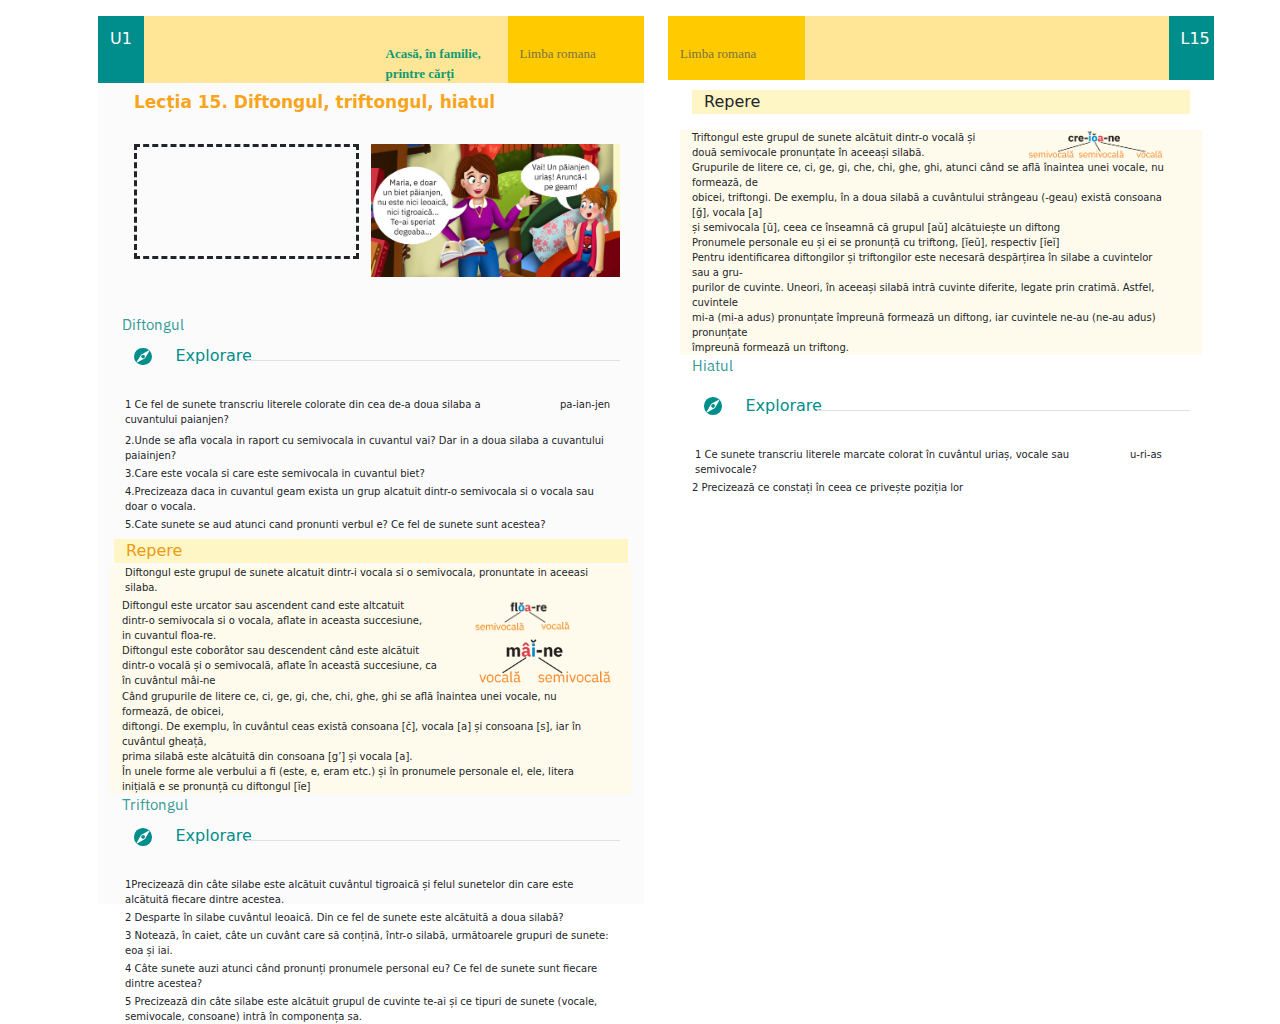
==== index.html @ 12b9e0a0 "added implementation for the pages" ====
<!DOCTYPE html>
<html>
<head>
<title>Pages</title>
<link rel="stylesheet" href="style.css">
<link rel="stylesheet" href="bootstrap/css/bootstrap.css">
<meta name="viewport" content="width=device-width, initial-scale=1.0">
</head>
<body>
    <div class="container">
        <div class="row">
            <div class="col-md-6">
                <div class="leftside container p-0 m-3">
                   <div class="row m-0 r-0 ">
                        <div class="col-1 verde">
                           <p class="first-element">U1</p> 
                        </div>
                        <div class="col-8 v">
                           <p class="second-element mb-0">Acasă, în familie, printre cărți</p> 
                        </div>
                        <div class="col-3 a">
                            <p class="t-element">Limba romana</p>
                        </div>
                   </div>
                   <div class="ps-4 pe-4 container"><br>
                        <div class="row r-1 m-0">
                            <p class="section-element">Lecția 15. Diftongul, triftongul, hiatul</p>
                        </div><br>
                        <div class="row r-2 m-0">
                            <div class="col-6">
                                <p class="c lh-1">
                                    <!-- 1.Cum o chema pe fetita din ilustratia
                                    alaturarata?Precizeaza sunetele care 
                                    alcatuiesc prenumele ei. <br>
                                    2.Din ce sunete este alcatuit numele si prenumele tau?
                                    Dar al colegulu tau/colegei tale de banca? -->
                                </p>
                            </div>
                            
                            <div class="col-6 p-0" >
                                <img src="img/p34_01_pentru-inceput.jpg" alt="" class="img-fluid m-0 " >
                            </div>
                        </div>
                         <div class="row a-element r-1">
                            <p>Diftongul</p>
                        </div>
                         <div class="row r-0 m-0">
                            <div class="col-1">
                                <img class="t-el" src =" img/icon-inform.svg" alt=""/> 
                            </div>
                            <div class="col-2">
                                <p class="element-r">Explorare</p>
                            </div>
                            <div class="col-9 border-top my-3 "></div>
                         </div>
                        
                         <div class="row">
                            <div class="col-10">
                                <p class="text-line-1"> 1 Ce fel de sunete transcriu literele colorate din cea de-a doua silaba a cuvantului  paianjen?</p>
                            </div>
                            <div class="col-2 "> 
                                <p class="text-line-1">pa-ian-jen</p>
                            </div>
                        </div>  
                        <div>
                            <p class="text-line-1">2.Unde se afla vocala in raport cu semivocala in cuvantul vai? Dar in a doua silaba a cuvantului paiainjen?</p>
                            <p class="text-line-1">3.Care este vocala si care este semivocala in cuvantul biet?</p>
                            <p class="text-line-1">4.Precizeaza daca in cuvantul geam exista un grup alcatuit dintr-o semivocala si o vocala sau doar o vocala.</p>
                            <p class="text-line-1">5.Cate sunete se aud atunci cand pronunti verbul e? Ce fel de sunete sunt acestea?</p>
                        </div>
                        <div class="row p-1 r-1">
                            <p class="sp ">Repere</p>
                        </div>
                        <div class="row k">
                                <p class="text-line-1">Diftongul este grupul de sunete alcatuit dintr-i vocala si o semivocala, pronuntate in aceeasi silaba.</p>
                            <div class="col-8 ">
                                <p class="text-line-2">Diftongul este urcator sau ascendent cand este altcatuit <br> dintr-o semivocala si o vocala, aflate in aceasta succesiune, <br> in cuvantul floa-re.</p>
                                <p class="text-line-2">Diftongul este coborâtor sau descendent când este alcătuit<br>  dintr-o vocală și o semivocală, aflate în această succesiune, ca <br> în cuvântul mâi-ne</p>
                                
                            </div>
                            <div class="col-4">
                                <img src="img/p34_floare.png" alt="" class="img-fluid m-0" style="height: 35px;">
                                <img src="img/p34_maine.png" alt="" class="img-fluid m-0"  >
                            </div>
                            <div class="row">
                                <p class="text-line-2">Când grupurile de litere ce, ci, ge, gi, che, chi, ghe, ghi se află înaintea unei vocale, nu formează, de obicei,<br>diftongi. De exemplu, în cuvântul ceas există consoana [č], vocala [a] și consoana [s], iar în cuvântul gheață, <br>
                                    prima silabă este alcătuită din consoana [g’] și vocala [a].
                                </p>
                                <p class="text-line-2">În unele forme ale verbului a fi (este, e, eram etc.) și în pronumele personale el, ele, litera inițială e se 
                                    pronunță cu diftongul [ĭe]</p>
                            </div>
                        </div>
                        <div class="row a-element r-1">
                            <p>Triftongul</p>
                        </div>
                        <div class="row r-0 m-0">
                            <div class="col-1">
                                <img class="t-el" src =" img/icon-inform.svg" alt=""/> 
                            </div>
                            <div class="col-2">
                                <p class="element-r">Explorare</p>
                            </div>
                            <div class="col-9 border-top my-3 "></div>
                         </div>
                         <div>
                            <p class="text-line-1">1Precizează din câte silabe este alcătuit cuvântul tigroaică și felul sunetelor din care este alcătuită fiecare dintre acestea.</p>
                            <p class="text-line-1">2 Desparte în silabe cuvântul leoaică. Din ce fel de sunete este alcătuită a doua silabă?</p>
                            <p class="text-line-1">3 Notează, în caiet, câte un cuvânt care să conțină, într-o silabă, următoarele grupuri de sunete: eoa și iai.</p>
                            <p class="text-line-1">4 Câte sunete auzi atunci când pronunți pronumele personal eu? Ce fel de sunete sunt fiecare dintre acestea?</p>
                            <p class="text-line-1">5 Precizează din câte silabe este alcătuit grupul de cuvinte te-ai și ce tipuri de sunete (vocale, semivocale, consoane) intră în componența sa.</p>
                        </div>
                   </div>
                </div>
            </div>
    
            <div class="col-md-6 ">
                <div class="rightside container p-0 m-3">
                    <div class="row m-0 r-0 ">
                        <div class="col-3 a">
                            <p class="t-element">Limba romana</p>
                        </div>
                        <div class="col-8 v"></div>
                        <div class="col-1 verde">
                            <p class="first-element">L15</p> 
                        </div>
                    </div>

                    <div class="ps-4 pe-4 container"><br>
                        <div class="row m-0">
                            <p class="l">Repere</p>
                        </div>
                        <div class="rowp-1 r-1 ">
                           <div class="row k">
                            <div class="row">
                            <div class="col-8 ">
                                <p class="text-line-2">Triftongul este grupul de sunete alcătuit dintr-o vocală și <br>
                                    două semivocale pronunțate în aceeași silabă.</p>                                
                            </div>
                            <div class="col-4">
                                <img src="img/p35_creioane.png" alt="" class="img-fluid m-0">
                            </div>
                           </div>
                            <div class="row">
                                <p class="text-line-2">Grupurile de litere ce, ci, ge, gi, che, chi, ghe, ghi, atunci când se află înaintea unei vocale, nu formează, de<br>
                                    obicei, triftongi. De exemplu, în a doua silabă a cuvântului strângeau (-geau) există consoana [ğ], vocala [a] <br>
                                    și semivocala [ŭ], ceea ce înseamnă că grupul [aŭ] alcătuiește un diftong
                                </p>
                            </div>
                            <div class="row">
                                <p class="text-line-2">
                                    Pronumele personale eu și ei se pronunță cu triftong, [ĭeŭ], respectiv [ĭeĭ]
                                </p>
                            </div>
                            <div class="row">
                                <p class="text-line-2">
                                    Pentru identificarea diftongilor și triftongilor este necesară despărțirea în silabe a cuvintelor sau a gru- <br>
                                    purilor de cuvinte. Uneori, în aceeași silabă intră cuvinte diferite, legate prin cratimă. Astfel, cuvintele <br>
                                    mi-a (mi-a adus) pronunțate împreună formează un diftong, iar cuvintele ne-au (ne-au adus) pronunțate <br>
                                    împreună formează un triftong.
                                </p>
                            </div>
                           </div>
                            <div class="row a-element">
                                <p>Hiatul</p>
                            </div>
                            <div class="row r-0 m-0">
                                <div class="col-1">
                                    <img class="t-el" src =" img/icon-inform.svg" alt=""/> 
                                </div>
                             <div class="col-2">
                                    <p class="element-r">Explorare</p>
                            </div>
                            <div class="col-9 border-top my-3 "></div>
                             </div>
                             <div class="row">
                                <div class="col-10">
                                    <p class="text-line-1"> 1 Ce sunete transcriu literele marcate colorat în cuvântul uriaș, vocale sau semivocale?</p>
                                </div>
                                <div class="col-2 "> 
                                    <p class="text-line-1">u-ri-as</p>
                                </div>
                            </div> 
                            <div class="row">
                                <p class="text-line-2">2 Precizează ce constați în ceea ce privește poziția lor</p>
                            </div> 
                        </div>
                    </div>
                </div>
            </div>
        </div>   
    </div>
</body>
</html>
---- style.css ----
@font-face {
  font-family: 'RobotoSlab-Regular';
  font-family: 'Minion-Pro-Regular';
  font-family: 'RobotoCondensed-Regular';
  font-family: 'IBMPlexSerif-Regular';
  font-family: 'IBMPlexSerif-Light';
  font-family: 'IBMPlexSerif-Italic';
  font-family: 'IBMPlexSerif-Bold';
  font-family: 'IBMPlexSans-SemiBold';
  font-family: 'IBMPlexSans-Regular';

  src: url(Fonts/Document\ fonts/RobotoSlab-Regular.ttf);
  src: url(Fonts/Document\ fonts/Minion-Pro-Regular.ttf);
  src: url(Fonts/Document\ fonts/RobotoCondensed-Regular.ttf);
  src: url(Fonts/Document\ fonts/IBMPlexSerif-Regular.ttf);
  src: url(Fonts/Document\ fonts/IBMPlexSerif-Light.ttf);
  src: url(Fonts/Document\ fonts/IBMPlexSerif-Italic.ttf);
  src: url(Fonts/Document\ fonts/IBMPlexSerif-Bold.ttf);
  src: url(Fonts/Document\ fonts/IBMPlexSans-SemiBold.ttf);
  src: url(Fonts/Document\ fonts/IBMPlexSans-Regular.otf);
}

.leftside, .rightside{
  height: 888px;
  width:  750px;
  
}

@media screen and (min-widt:768px) {
  .leftside, .rightside{
    height: 1000vh;
    
  }
  
}

.leftside{
  background-color: rgb(252, 251, 251);
  
}

.rightside{
  /* background-color: aqua; */
}

.page {
  min-width: 756px;
}

.verde{
  background-color: #008e8c;
}

.first-element{
  text-align: center;
  margin-top: 50%;
  color: white;
}

.v{
  background-color: #ffe696;
}

.a{
  background-color: #ffca00;
}

.r-0 {
  height: 50px;
}

.r-1 {
  height: 30px;
}

.r-2 {
  height: 170px;
}

.c {
  border-style: dashed;
  height: 115px;
}

.second-element{
  color: #0f9a72;
  margin-left: 230px;
  margin-top: 28px;
  font-family: "RobotoSlab-Regular";
  font-size: 13px;
  font-weight: bolder;
}

.t-element{
  color: #787245;
  font-family: "RobotoSlab-Regular";
  font-size: 13px;
  margin-top: 28px;
}

.section-element{
  font-size: 17px;
  color: #f9a51b;
  font-weight: bolder
}

.a-element{
  color: #369b96;
  font-size: 15px;
  font-family: "IBMPlexSans-Regular";
}

.t-el{
  background-color: #008e8c;
  border-radius: 50%;
  max-width: 4vw;
  max-height: 4vh;
 
}

.element-r {
  color: #008e8c;
  
}

.text-line-1{
  font-size: 10px;
  margin: 3px; 
}

.sp{
  background-color: #fff5c5;
  margin-top: 20px; 
  color: #ec9b13;
}

.text-line-2{
  font-size: 10px;
  margin: 0; 
}

.k{
  background-color: #fefbec;
}

.l{
  background-color: #fff5c5;
}
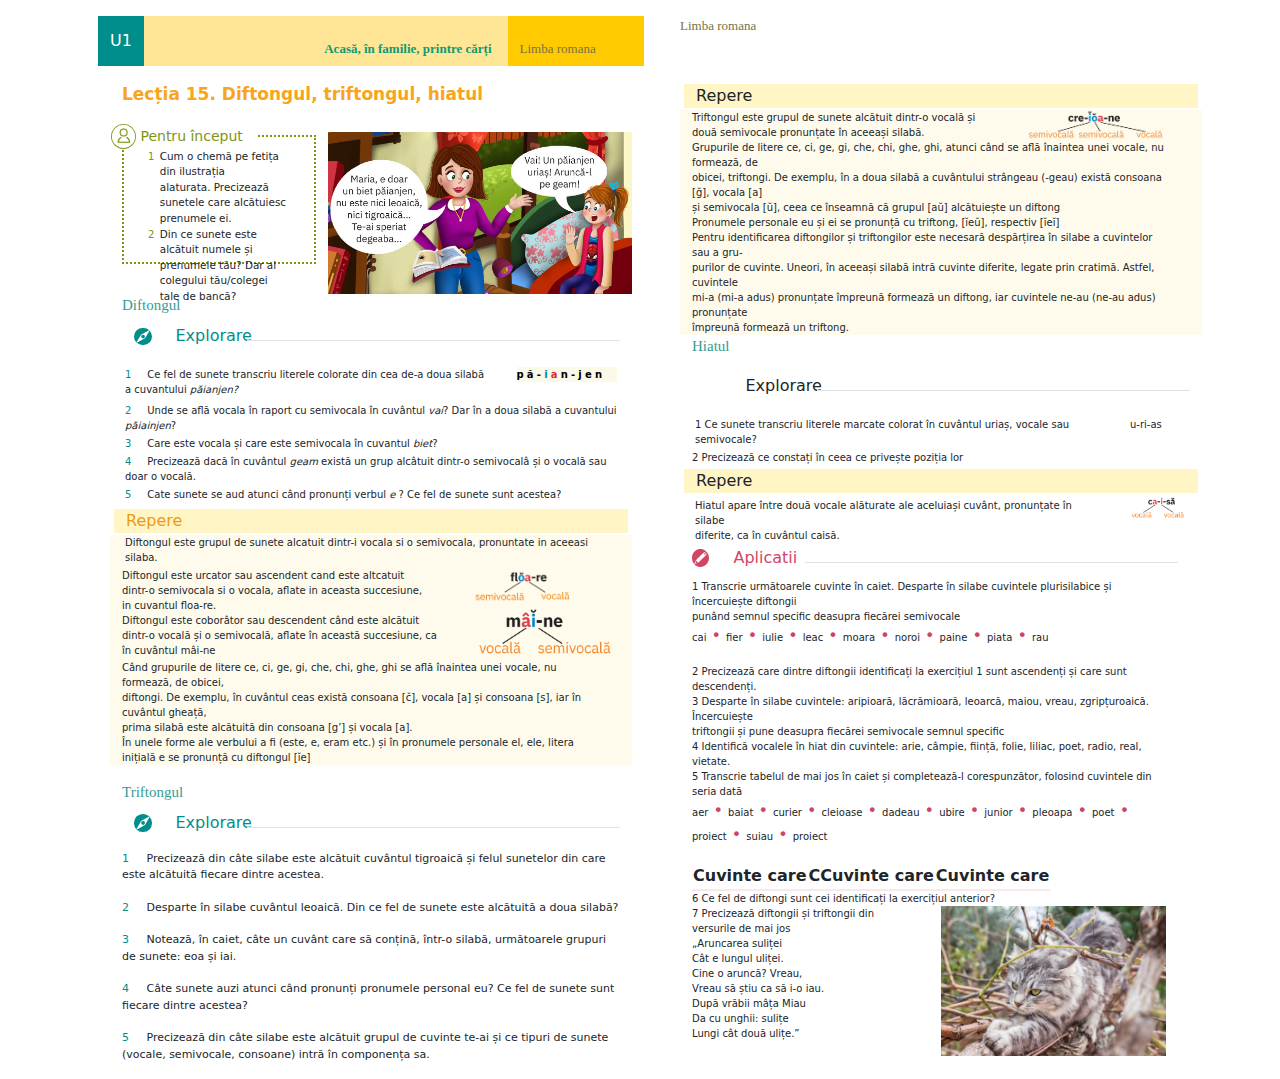
==== commit 070dd2e8: "Last update" ====
--- a/index.html
+++ b/index.html
@@ -1,7 +1,7 @@
 <!DOCTYPE html>
 <html>
 <head>
-<title>Pages</title>
+<title>Book</title>
 <link rel="stylesheet" href="style.css">
 <link rel="stylesheet" href="bootstrap/css/bootstrap.css">
 <meta name="viewport" content="width=device-width, initial-scale=1.0">
@@ -11,34 +11,46 @@
         <div class="row">
             <div class="col-md-6">
                 <div class="leftside container p-0 m-3">
-                   <div class="row m-0 r-0 ">
-                        <div class="col-1 verde">
-                           <p class="first-element">U1</p> 
-                        </div>
-                        <div class="col-8 v">
-                           <p class="second-element mb-0">Acasă, în familie, printre cărți</p> 
-                        </div>
-                        <div class="col-3 a">
-                            <p class="t-element">Limba romana</p>
+                   <div class="row m-0 header-size">
+                        <div class="col-1 sect-color d-flex ">
+                           <p class="first-element mt-auto mb-auto ms-auto ">U1</p> 
+                        </div>
+                        <div class="col-8 second-sect-color d-flex">
+                           <p class="second-element mb-0 float-end mt-auto ms-auto mb-2 me-1 ">Acasă, în familie, printre cărți</p> 
+                        </div>
+                        <div class="col-3 first-sect-color d-flex ">
+                            <p class="first-sect-element mt-auto mb-2 me-1">Limba romana</p>
                         </div>
                    </div>
-                   <div class="ps-4 pe-4 container"><br>
-                        <div class="row r-1 m-0">
+
+
+                   <div class="ps-4 pe-4 container">
+                        <div class="row p-0 mt-3">
                             <p class="section-element">Lecția 15. Diftongul, triftongul, hiatul</p>
-                        </div><br>
-                        <div class="row r-2 m-0">
-                            <div class="col-6">
-                                <p class="c lh-1">
-                                    <!-- 1.Cum o chema pe fetita din ilustratia
-                                    alaturarata?Precizeaza sunetele care 
-                                    alcatuiesc prenumele ei. <br>
-                                    2.Din ce sunete este alcatuit numele si prenumele tau?
-                                    Dar al colegulu tau/colegei tale de banca? -->
-                                </p>
-                            </div>
-                            
-                            <div class="col-6 p-0" >
-                                <img src="img/p34_01_pentru-inceput.jpg" alt="" class="img-fluid m-0 " >
+                        </div>
+                        <div class="row d-flex ">
+                            <div class="col-5 d-flex ">
+                                <fieldset class="p-0 border-c">
+                                    <legend class="float-none w-auto description-set m-0 p-0">
+                                       <span class=" align-middle description-image">
+                                            <img src="img/untitled-cropped.svg" alt="" class="img-fluid ">
+                                        </span>
+                                       <span description-set>Pentru început</span>
+                                    </legend>
+                                    <div class="container ">
+                                        <div class=" row text-line-2 m-0 p-0 d-flex">
+                                            <dev class="col-1 p-0 description-number">1</dev>
+                                            <dev class="col-11 p-0 description-test">Cum o chemă pe fetița din ilustrația <br> alaturata. Precizează sunetele care alcătuiesc prenumele ei.</dev>        
+                                        </div>
+                                        <div class=" row text-line-2 m-0 p-0 d-flex">
+                                            <dev class="col-1 p-0 description-number">2</dev>
+                                            <dev class="col-11 p-0 description-test">Din ce sunete este alcătuit numele și prenumele tău? Dar al colegului tău/colegei tale de bancă?</dev>
+                                        </div>
+                                    </div>
+                                 </fieldset>
+                            </div>
+                            <div class="col-7 p-0" >
+                                <img src="img/p34_01_pentru-inceput.jpg" alt="" class="img-fluid mt-2 " >
                             </div>
                         </div>
                          <div class="row a-element r-1">
@@ -46,28 +58,57 @@
                         </div>
                          <div class="row r-0 m-0">
                             <div class="col-1">
-                                <img class="t-el" src =" img/icon-inform.svg" alt=""/> 
+                                <img class="explorer-section" src =" img/icon-inform.svg" alt=""/> 
                             </div>
                             <div class="col-2">
-                                <p class="element-r">Explorare</p>
-                            </div>
-                            <div class="col-9 border-top my-3 "></div>
-                         </div>
-                        
+                                <p class="element-color">Explorare</p>
+                            </div>
+                            <div class="col-9 border-top my-3 element-color"></div>
+                         </div>                     
                          <div class="row">
-                            <div class="col-10">
-                                <p class="text-line-1"> 1 Ce fel de sunete transcriu literele colorate din cea de-a doua silaba a cuvantului  paianjen?</p>
-                            </div>
-                            <div class="col-2 "> 
-                                <p class="text-line-1">pa-ian-jen</p>
+                            <div class="col-9">
+                                <p class="text-line-1"> <span class="element-color">1</span>&nbsp;&nbsp;&nbsp;&nbsp;&nbsp;Ce fel de sunete transcriu literele colorate din cea de-a doua silabă a cuvantului<span class="emphasized"> păianjen?</span></p>
+                            </div>
+                            <div class="col-3 "> 
+                                <p class="text-line-1 element-single-col">
+                                        <span class="bolded" style="color:#000000">p</span>
+                                        <span class="bolded" style="color:#000000">ă</span>
+                                        <span class="bolded" style="color:#000000">-</span>
+                                        <span class="bolded" style="color:#037fbf">i</span> 
+                                        <span class="bolded" style="color:#d33236">a</span>  
+                                        <span class="bolded" style="color:#000000">n</span>  
+                                        <span class="bolded" style="color:#000000">-</span>
+                                        <span class="bolded" style="color:#000000">j</span>
+                                        <span class="bolded" style="color:#000000">e</span>
+                                        <span class="bolded" style="color:#000000">n</span>                              
+                                </p>
                             </div>
                         </div>  
                         <div>
-                            <p class="text-line-1">2.Unde se afla vocala in raport cu semivocala in cuvantul vai? Dar in a doua silaba a cuvantului paiainjen?</p>
-                            <p class="text-line-1">3.Care este vocala si care este semivocala in cuvantul biet?</p>
-                            <p class="text-line-1">4.Precizeaza daca in cuvantul geam exista un grup alcatuit dintr-o semivocala si o vocala sau doar o vocala.</p>
-                            <p class="text-line-1">5.Cate sunete se aud atunci cand pronunti verbul e? Ce fel de sunete sunt acestea?</p>
-                        </div>
+                            <p class="text-line-1"><span class="element-color">2</span>&nbsp;&nbsp;&nbsp;&nbsp;&nbsp;Unde se află vocala în raport cu semivocala în cuvântul<span class="emphasized"> vai</span>? Dar în a doua silabă a cuvantului <span class="emphasized"> păiainjen</span>?</p>
+                            <p class="text-line-1"><span class="element-color">3</span>&nbsp;&nbsp;&nbsp;&nbsp;&nbsp;Care este vocala și care este semivocala în cuvantul <span class="emphasized"> biet</span>?</p>
+                            <p class="text-line-1"><span class="element-color">4</span>&nbsp;&nbsp;&nbsp;&nbsp;&nbsp;Precizează dacă în cuvântul <span class="emphasized"> geam </span> există un grup alcâtuit dintr-o semivocalâ și o vocală sau doar o vocală.</p>
+                            <p class="text-line-1"><span class="element-color">5</span>&nbsp;&nbsp;&nbsp;&nbsp;&nbsp;Cate sunete se aud atunci când pronunți verbul <span class="emphasized"> e </span>? Ce fel de sunete sunt acestea?</p>
+                        </div>
+
+
+
+
+
+
+
+
+
+
+
+
+
+
+
+
+
+
+
                         <div class="row p-1 r-1">
                             <p class="sp ">Repere</p>
                         </div>
@@ -89,25 +130,25 @@
                                 <p class="text-line-2">În unele forme ale verbului a fi (este, e, eram etc.) și în pronumele personale el, ele, litera inițială e se 
                                     pronunță cu diftongul [ĭe]</p>
                             </div>
-                        </div>
-                        <div class="row a-element r-1">
+                        </div>   
+                        <div class="row a-element r-1 mt-3">
                             <p>Triftongul</p>
                         </div>
                         <div class="row r-0 m-0">
                             <div class="col-1">
-                                <img class="t-el" src =" img/icon-inform.svg" alt=""/> 
+                                <img class="explorer-section" src =" img/icon-inform.svg" alt=""/> 
                             </div>
                             <div class="col-2">
-                                <p class="element-r">Explorare</p>
+                                <p class="element-color">Explorare</p>
                             </div>
                             <div class="col-9 border-top my-3 "></div>
                          </div>
                          <div>
-                            <p class="text-line-1">1Precizează din câte silabe este alcătuit cuvântul tigroaică și felul sunetelor din care este alcătuită fiecare dintre acestea.</p>
-                            <p class="text-line-1">2 Desparte în silabe cuvântul leoaică. Din ce fel de sunete este alcătuită a doua silabă?</p>
-                            <p class="text-line-1">3 Notează, în caiet, câte un cuvânt care să conțină, într-o silabă, următoarele grupuri de sunete: eoa și iai.</p>
-                            <p class="text-line-1">4 Câte sunete auzi atunci când pronunți pronumele personal eu? Ce fel de sunete sunt fiecare dintre acestea?</p>
-                            <p class="text-line-1">5 Precizează din câte silabe este alcătuit grupul de cuvinte te-ai și ce tipuri de sunete (vocale, semivocale, consoane) intră în componența sa.</p>
+                            <p class="text-line-3"><span class="element-color p">1</span>&nbsp;&nbsp;&nbsp;&nbsp;&nbsp;Precizează din câte silabe este alcătuit cuvântul tigroaică și felul sunetelor din care este alcătuită fiecare dintre acestea.</p>
+                            <p class="text-line-3"><span class="element-color p">2</span>&nbsp;&nbsp;&nbsp;&nbsp;&nbsp;Desparte în silabe cuvântul leoaică. Din ce fel de sunete este alcătuită a doua silabă?</p>
+                            <p class="text-line-3"><span class="element-color p">3</span>&nbsp;&nbsp;&nbsp;&nbsp;&nbsp;Notează, în caiet, câte un cuvânt care să conțină, într-o silabă, următoarele grupuri de sunete: eoa și iai.</p>
+                            <p class="text-line-3"><span class="element-color p">4</span>&nbsp;&nbsp;&nbsp;&nbsp;&nbsp;Câte sunete auzi atunci când pronunți pronumele personal eu? Ce fel de sunete sunt fiecare dintre acestea?</p>
+                            <p class="text-line-3"><span class="element-color r-0">5</span>&nbsp;&nbsp;&nbsp;&nbsp;&nbsp;Precizează din câte silabe este alcătuit grupul de cuvinte te-ai și ce tipuri de sunete (vocale, semivocale, consoane) intră în componența sa.</p>
                         </div>
                    </div>
                 </div>
@@ -126,7 +167,7 @@
                     </div>
 
                     <div class="ps-4 pe-4 container"><br>
-                        <div class="row m-0">
+                        <div class="row p-1 r-1">
                             <p class="l">Repere</p>
                         </div>
                         <div class="rowp-1 r-1 ">
@@ -183,6 +224,112 @@
                             <div class="row">
                                 <p class="text-line-2">2 Precizează ce constați în ceea ce privește poziția lor</p>
                             </div> 
+                            <div class="row p-1 r-1">
+                                <p class="l">Repere</p>
+                            </div>
+                            <div class="row">
+                                <div class="col-10">
+                                    <p class="text-line-1">Hiatul apare între două vocale alăturate ale aceluiași cuvânt, pronunțate în silabe <br>
+                                        diferite, ca în cuvântul caisă.</p>
+                                </div>
+                                <div class="col-2">
+                                    <img src="img/p35_caisa.png"  class="img-fluid">
+                                </div>
+                                <div class="row">
+                                    <div class="col-1">
+                                        <img src="img/pen-red-cropped.svg" class="img-fluid background-img">
+                                    </div>
+                                    <div class="col-2 background-sec">Aplicatii</div>
+                                    <div class="col-9 border-top my-3 "></div>
+                                </div>
+                                <div class="row">
+                                    <p class="text-line-2">1 Transcrie următoarele cuvinte în caiet. Desparte în silabe cuvintele plurisilabice și încercuiește diftongii
+                                    <p class="text-line-2"> punând semnul specific deasupra fiecărei semivocale</p>
+                                    <p>
+                                        <span class="text-line-2">cai</span>
+                                        <span class="red-dot">•</span>
+                                        <span class="text-line-2">fier</span>
+                                        <span class="red-dot">•</span>
+                                        <span class="text-line-2">iulie</span> 
+                                        <span class="red-dot">•</span>
+                                        <span class="text-line-2">leac</span>
+                                        <span class="red-dot">•</span>
+                                        <span class="text-line-2">moara</span>  
+                                        <span class="red-dot">•</span>
+                                        <span class="text-line-2">noroi</span>
+                                        <span class="red-dot">•</span>
+                                        <span class="text-line-2">paine</span>
+                                        <span class="red-dot">•</span>
+                                        <span class="text-line-2">piata</span>
+                                        <span class="red-dot">•</span>
+                                        <span class="text-line-2">rau</span>    
+                                    </p>
+                                    <p class="text-line-2"> 2 Precizează care dintre diftongii identificați la exercițiul 1 sunt ascendenți și care sunt descendenți.</p>
+                                    <p class="text-line-2">3 Desparte în silabe cuvintele: aripioară, lăcrămioară, leoarcă, maiou, vreau, zgripțuroaică. Încercuiește<p class="text-line-2">triftongii și pune deasupra fiecărei semivocale semnul specific</p>
+                                    <p class="text-line-2">4 Identifică vocalele în hiat din cuvintele: arie, câmpie, ființă, folie, liliac, poet, radio, real, vietate.</p>
+                                    <p class="text-line-2">5 Transcrie tabelul de mai jos în caiet și completează-l corespunzător, folosind cuvintele din seria dată</p>
+                                    <p>
+                                        <span class="text-line-2">aer</span>
+                                        <span class="red-dot">•</span>
+                                        <span class="text-line-2">baiat</span>
+                                        <span class="red-dot">•</span>
+                                        <span class="text-line-2">curier</span> 
+                                        <span class="red-dot">•</span>
+                                        <span class="text-line-2">cleioase</span>
+                                        <span class="red-dot">•</span>
+                                        <span class="text-line-2">dadeau</span>  
+                                        <span class="red-dot">•</span>
+                                        <span class="text-line-2">ubire</span>
+                                        <span class="red-dot">•</span>
+                                        <span class="text-line-2">junior</span>
+                                        <span class="red-dot">•</span>
+                                        <span class="text-line-2">pleoapa</span>
+                                        <span class="red-dot">•</span>
+                                        <span class="text-line-2">poet</span>    
+                                        <span class="red-dot">•</span>
+                                        <span class="text-line-2">proiect</span> 
+                                        <span class="red-dot">•</span>
+                                        <span class="text-line-2">suiau</span> 
+                                        <span class="red-dot">•</span>
+                                        <span class="text-line-2">proiect</span>          
+                                    </p>
+                                </div>
+                                <div>
+                                    <table>
+                                        <tr>
+                                          <th>Cuvinte care </th>
+                                          <th>CCuvinte care </th>
+                                          <th>Cuvinte care </th>
+                                        </tr>
+                                        <tr class="bag-col">
+                                          <td></td>
+                                          <td></td>
+                                          <td></td>
+                                        </tr>
+                                      </table>
+                                </div>
+                                <div>
+                                    <p class="text-line-2">6 Ce fel de diftongi sunt cei identificați la exercițiul anterior?</p>
+                                </div>
+                                <div class="row">
+                                    <div class="col-6">
+                                        <p class="text-line-2">7 Precizează diftongii și triftongii din versurile de mai jos</p>
+                                        <p class="text-line-2">
+                                            „Aruncarea suliței <p class="text-line-2">
+                                            Cât e lungul uliței.<p class="text-line-2">
+                                            Cine o aruncă? Vreau,<p class="text-line-2">
+                                            Vreau să știu ca să i-o iau.<p class="text-line-2">
+                                            După vrăbii mâța Miau<p class="text-line-2">
+                                            Da cu unghii: sulițe<p class="text-line-2">
+                                            Lungi cât două ulițe.”<p class="text-line-2">
+                                        </p>
+                                    </div>
+                                    <div class="col-6">
+                                        <img src="img/p35_pisica.jpg" class="img-fluid">
+                                    </div>
+                                </div>
+                                
+                            </div>
                         </div>
                     </div>
                 </div>
--- a/style.css
+++ b/style.css
@@ -9,6 +9,8 @@
   font-family: 'IBMPlexSerif-Bold';
   font-family: 'IBMPlexSans-SemiBold';
   font-family: 'IBMPlexSans-Regular';
+  font-family: 'AmericanTypewriter';
+  font-family: 'AdobeFnt23';
 
   src: url(Fonts/Document\ fonts/RobotoSlab-Regular.ttf);
   src: url(Fonts/Document\ fonts/Minion-Pro-Regular.ttf);
@@ -19,13 +21,15 @@
   src: url(Fonts/Document\ fonts/IBMPlexSerif-Bold.ttf);
   src: url(Fonts/Document\ fonts/IBMPlexSans-SemiBold.ttf);
   src: url(Fonts/Document\ fonts/IBMPlexSans-Regular.otf);
-}
-
-.leftside, .rightside{
+  src: url(Fonts/Document\ fonts/AmericanTypewriter.ttc);
+  src: url(Fonts/Document\ fonts/AdobeFnt23.lst);
+}
+
+/* .leftside, .rightside{
   height: 888px;
   width:  750px;
   
-}
+} 
 
 @media screen and (min-widt:768px) {
   .leftside, .rightside{
@@ -33,76 +37,60 @@
     
   }
   
-}
-
-.leftside{
-  background-color: rgb(252, 251, 251);
-  
-}
-
-.rightside{
-  /* background-color: aqua; */
-}
-
-.page {
-  min-width: 756px;
-}
-
-.verde{
+}  */
+
+.leftside, .rightside{
+  background-color: white;
+  
+}
+
+.header-size {
+  height: 50px;
+}
+
+.sect-color{
   background-color: #008e8c;
 }
 
-.first-element{
-  text-align: center;
-  margin-top: 50%;
-  color: white;
-}
-
-.v{
+.second-sect-color{
   background-color: #ffe696;
 }
 
-.a{
+.first-sect-color{
   background-color: #ffca00;
 }
 
-.r-0 {
-  height: 50px;
-}
-
-.r-1 {
-  height: 30px;
-}
-
-.r-2 {
-  height: 170px;
-}
-
-.c {
-  border-style: dashed;
-  height: 115px;
-}
-
-.second-element{
-  color: #0f9a72;
-  margin-left: 230px;
-  margin-top: 28px;
-  font-family: "RobotoSlab-Regular";
-  font-size: 13px;
-  font-weight: bolder;
-}
-
-.t-element{
+.first-sect-element{
   color: #787245;
   font-family: "RobotoSlab-Regular";
   font-size: 13px;
-  margin-top: 28px;
-}
-
-.section-element{
-  font-size: 17px;
-  color: #f9a51b;
-  font-weight: bolder
+}
+
+.border-c {
+  border: 2px dotted #7e9513 !important;
+  min-height: 115px;
+  max-height: 140px;
+  
+}
+
+.description-set{
+  color: #7e9513;
+  font-size: 14px;
+  font-size: "IBMPlexSans-Regular";
+  transform: translate(-13px);
+}
+
+.description-list {
+  list-style-type: none; 
+  counter-reset: custom-counter; 
+}
+
+.description-number {
+ color: #7e9513;
+}
+
+.description-test{
+ font-size: 104%;
 }
 
 .a-element{
@@ -111,7 +99,7 @@
   font-family: "IBMPlexSans-Regular";
 }
 
-.t-el{
+.explorer-section{
   background-color: #008e8c;
   border-radius: 50%;
   max-width: 4vw;
@@ -119,14 +107,97 @@
  
 }
 
-.element-r {
-  color: #008e8c;
-  
+.element-color {
+  color: #008e8c; 
 }
 
 .text-line-1{
   font-size: 10px;
   margin: 3px; 
+}
+.text-line-2{
+  font-size: 10px;
+  margin: 0; 
+}
+
+.text-line-3{
+  font-size: 11px; 
+}
+
+.element-single-col{
+  background-color: #fbf9e8;
+}
+
+.bolded {
+  font-weight: bold;
+}
+
+.emphasized { 
+  font-style: italic;
+ }
+
+ p {
+  margin: 0;
+  padding: 0;
+}
+
+
+
+
+
+
+
+
+
+
+
+
+
+
+
+
+
+
+
+
+
+
+
+.first-element{
+  /* text-align: center;
+  margin-top: 50%; */
+  color: white;
+}
+
+.r-1 {
+  height: 30px;
+}
+
+.r-2 {
+  height: 170px;
+}
+
+
+
+.second-element{
+  color: #0f9a72;
+  /* margin-left: 230px;
+  margin-top: 28px; */
+  font-family: "RobotoSlab-Regular";
+  font-size: 13px;
+  font-weight: bolder;
+}
+
+.t-element{
+  color: #787245;
+  font-family: "RobotoSlab-Regular";
+  font-size: 13px;
+}
+
+.section-element{
+  font-size: 17px;
+  color: #f9a51b;
+  font-weight: bolder
 }
 
 .sp{
@@ -135,10 +206,7 @@
   color: #ec9b13;
 }
 
-.text-line-2{
-  font-size: 10px;
-  margin: 0; 
-}
+
 
 .k{
   background-color: #fefbec;
@@ -147,3 +215,16 @@
 .l{
   background-color: #fff5c5;
 }
+
+.background-sec{
+  color: #d24567;
+}
+
+.red-dot {
+  color: #d04365;
+}
+
+.bag-col{
+  background-color: #f8e8e8;
+  height: 18 px;
+}
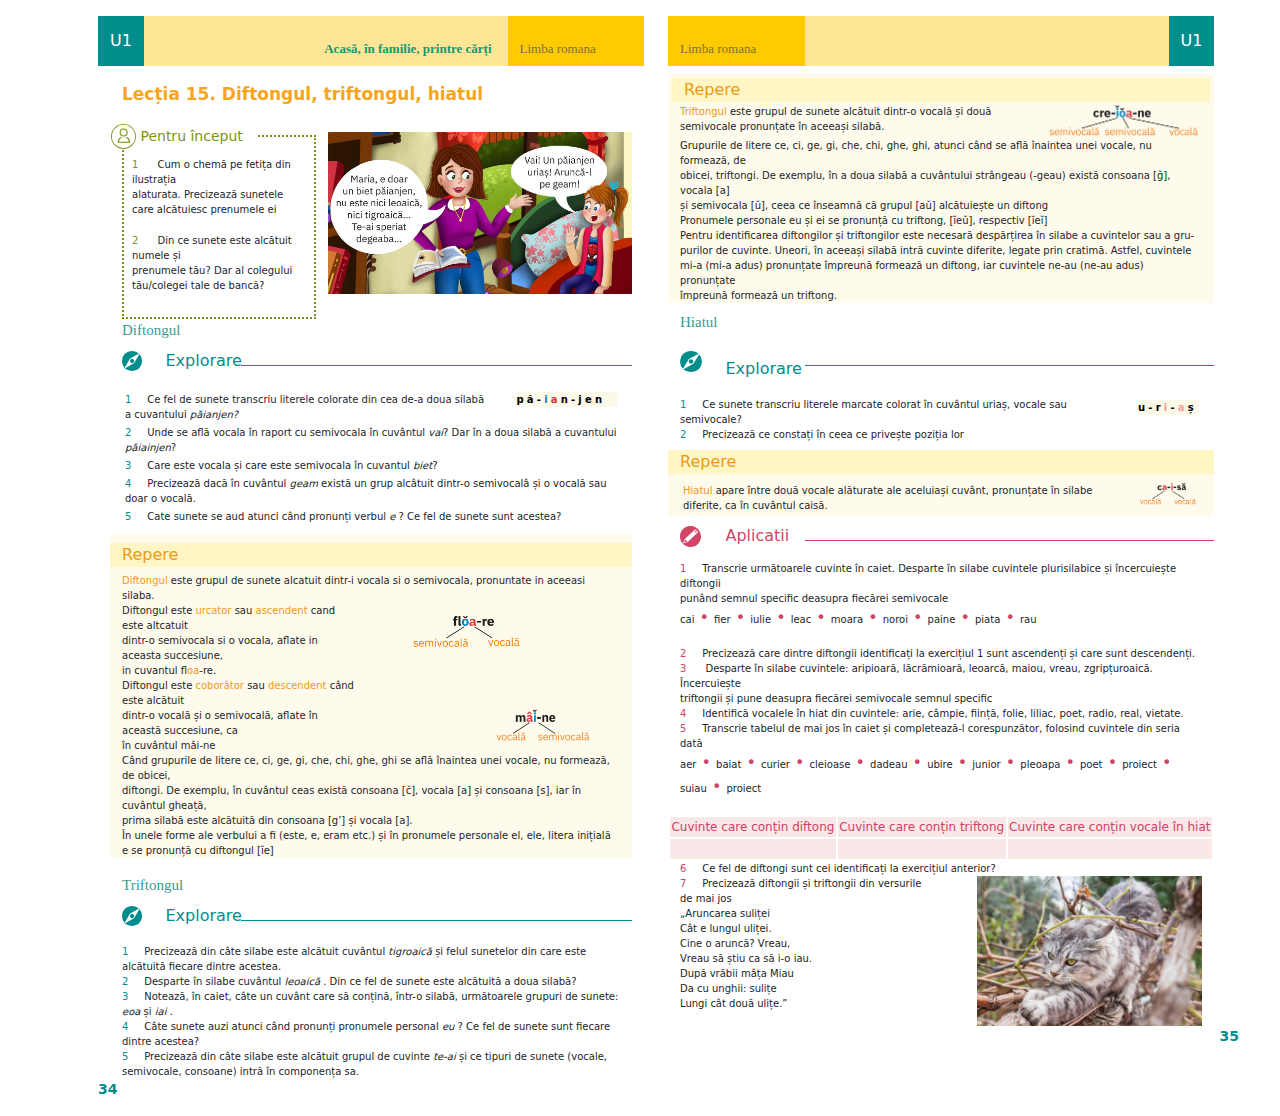
==== commit 1a3b6696: "added general modifications" ====
--- a/index.html
+++ b/index.html
@@ -7,13 +7,13 @@
 <meta name="viewport" content="width=device-width, initial-scale=1.0">
 </head>
 <body>
-    <div class="container">
+    <div class="container-md page-size">
         <div class="row">
-            <div class="col-md-6">
+            <div class="col-lg-6">
                 <div class="leftside container p-0 m-3">
                    <div class="row m-0 header-size">
                         <div class="col-1 sect-color d-flex ">
-                           <p class="first-element mt-auto mb-auto ms-auto ">U1</p> 
+                           <p class="first-element mt-auto mb-auto ms-auto">U1</p> 
                         </div>
                         <div class="col-8 second-sect-color d-flex">
                            <p class="second-element mb-0 float-end mt-auto ms-auto mb-2 me-1 ">Acasă, în familie, printre cărți</p> 
@@ -28,8 +28,8 @@
                         <div class="row p-0 mt-3">
                             <p class="section-element">Lecția 15. Diftongul, triftongul, hiatul</p>
                         </div>
-                        <div class="row d-flex ">
-                            <div class="col-5 d-flex ">
+                        <div class="row ">
+                            <div class="col-5  ">
                                 <fieldset class="p-0 border-c">
                                     <legend class="float-none w-auto description-set m-0 p-0">
                                        <span class=" align-middle description-image">
@@ -37,15 +37,10 @@
                                         </span>
                                        <span description-set>Pentru început</span>
                                     </legend>
-                                    <div class="container ">
-                                        <div class=" row text-line-2 m-0 p-0 d-flex">
-                                            <dev class="col-1 p-0 description-number">1</dev>
-                                            <dev class="col-11 p-0 description-test">Cum o chemă pe fetița din ilustrația <br> alaturata. Precizează sunetele care alcătuiesc prenumele ei.</dev>        
-                                        </div>
-                                        <div class=" row text-line-2 m-0 p-0 d-flex">
-                                            <dev class="col-1 p-0 description-number">2</dev>
-                                            <dev class="col-11 p-0 description-test">Din ce sunete este alcătuit numele și prenumele tău? Dar al colegului tău/colegei tale de bancă?</dev>
-                                        </div>
+
+                                    <div class="p-2">
+                                        <p class="text-line-3"><span class="color ">1</span>&nbsp;&nbsp;&nbsp;&nbsp;&nbsp; Cum o chemă pe fetița din ilustrația <br> alaturata. Precizează sunetele care alcătuiesc prenumele ei</p>
+                                        <p class="text-line-3"><span class="color ">2</span>&nbsp;&nbsp;&nbsp;&nbsp;&nbsp; Din ce sunete este alcătuit numele și<br>prenumele tău? Dar al colegului tău/colegei tale de bancă?</p>
                                     </div>
                                  </fieldset>
                             </div>
@@ -56,14 +51,14 @@
                          <div class="row a-element r-1">
                             <p>Diftongul</p>
                         </div>
-                         <div class="row r-0 m-0">
+                         <div class="row">
                             <div class="col-1">
-                                <img class="explorer-section" src =" img/icon-inform.svg" alt=""/> 
+                                <img class="explorer-section img-fluid" src =" img/icon-inform.svg" alt=""/> 
                             </div>
                             <div class="col-2">
                                 <p class="element-color">Explorare</p>
                             </div>
-                            <div class="col-9 border-top my-3 element-color"></div>
+                            <div class="col-9 my-3 separator"></div>
                          </div>                     
                          <div class="row">
                             <div class="col-9">
@@ -84,251 +79,272 @@
                                 </p>
                             </div>
                         </div>  
-                        <div>
+                        <div class="row">
                             <p class="text-line-1"><span class="element-color">2</span>&nbsp;&nbsp;&nbsp;&nbsp;&nbsp;Unde se află vocala în raport cu semivocala în cuvântul<span class="emphasized"> vai</span>? Dar în a doua silabă a cuvantului <span class="emphasized"> păiainjen</span>?</p>
                             <p class="text-line-1"><span class="element-color">3</span>&nbsp;&nbsp;&nbsp;&nbsp;&nbsp;Care este vocala și care este semivocala în cuvantul <span class="emphasized"> biet</span>?</p>
                             <p class="text-line-1"><span class="element-color">4</span>&nbsp;&nbsp;&nbsp;&nbsp;&nbsp;Precizează dacă în cuvântul <span class="emphasized"> geam </span> există un grup alcâtuit dintr-o semivocalâ și o vocală sau doar o vocală.</p>
                             <p class="text-line-1"><span class="element-color">5</span>&nbsp;&nbsp;&nbsp;&nbsp;&nbsp;Cate sunete se aud atunci când pronunți verbul <span class="emphasized"> e </span>? Ce fel de sunete sunt acestea?</p>
                         </div>
-
-
-
-
-
-
-
-
-
-
-
-
-
-
-
-
-
-
-
-                        <div class="row p-1 r-1">
-                            <p class="sp ">Repere</p>
-                        </div>
-                        <div class="row k">
-                                <p class="text-line-1">Diftongul este grupul de sunete alcatuit dintr-i vocala si o semivocala, pronuntate in aceeasi silaba.</p>
-                            <div class="col-8 ">
-                                <p class="text-line-2">Diftongul este urcator sau ascendent cand este altcatuit <br> dintr-o semivocala si o vocala, aflate in aceasta succesiune, <br> in cuvantul floa-re.</p>
-                                <p class="text-line-2">Diftongul este coborâtor sau descendent când este alcătuit<br>  dintr-o vocală și o semivocală, aflate în această succesiune, ca <br> în cuvântul mâi-ne</p>
-                                
-                            </div>
-                            <div class="col-4">
-                                <img src="img/p34_floare.png" alt="" class="img-fluid m-0" style="height: 35px;">
-                                <img src="img/p34_maine.png" alt="" class="img-fluid m-0"  >
-                            </div>
-                            <div class="row">
-                                <p class="text-line-2">Când grupurile de litere ce, ci, ge, gi, che, chi, ghe, ghi se află înaintea unei vocale, nu formează, de obicei,<br>diftongi. De exemplu, în cuvântul ceas există consoana [č], vocala [a] și consoana [s], iar în cuvântul gheață, <br>
-                                    prima silabă este alcătuită din consoana [g’] și vocala [a].
-                                </p>
-                                <p class="text-line-2">În unele forme ale verbului a fi (este, e, eram etc.) și în pronumele personale el, ele, litera inițială e se 
-                                    pronunță cu diftongul [ĭe]</p>
-                            </div>
-                        </div>   
+                        <div class="row">
+                            <div class="container mt-2 repere-bg">
+                                <div class="row r-1 mt-2">
+                                    <p class="repere">Repere</p>
+                                </div>
+                                <div class="row">
+                                    <p class="text-line-2"><span class="color-test">Diftongul</span> este grupul de sunete alcatuit dintr-i vocala si o semivocala, pronuntate in aceeasi silaba.</p>
+                                </div>
+                                <div class="row">
+                                    <div class="col-6 ">
+                                        <p class="text-line-2">Diftongul este <span class="color-test"> urcator</span> sau <span class="color-test">ascendent</span> cand este altcatuit <br> dintr-o semivocala si o vocala, aflate in aceasta succesiune, <br> in cuvantul fl<span class="color-test">oa</span>-re.</p>
+                                    </div>
+                                    <div class="col-6 d-flex ">
+                                        <img src="img/p34_floare.png" alt="" class="img-fluid m-0 me-auto ms-4 mb-auto mt-2" style="max-height: 40px;">
+                                    </div>
+                                </div>
+                                <div class="row">
+                                    <div class="col-6">
+                                        <p class="text-line-2">Diftongul este <span class="color-test"> coborâtor </span> sau <span class="color-test">descendent</span> când este alcătuit<br>  dintr-o vocală și o semivocală, aflate în această succesiune, ca <br> în cuvântul mâi-ne</p>
+                                    </div>
+                                    <div class="col-6 d-flex">
+                                        <img src="img/p34_maine.png" alt="" class="img-fluid m-0 mt-auto mb-2 ms-auto me-4"  style="max-height: 40px;">
+                                    </div>
+                                </div>
+                                <div class="row">
+                                    <p class="text-line-2">Când grupurile de litere ce, ci, ge, gi, che, chi, ghe, ghi se află înaintea unei vocale, nu formează, de obicei,<br>diftongi. De exemplu, în cuvântul ceas există consoana [č], vocala [a] și consoana [s], iar în cuvântul gheață, <br>
+                                        prima silabă este alcătuită din consoana [g’] și vocala [a].
+                                    </p>
+                                    <p class="text-line-2">În unele forme ale verbului a fi (este, e, eram etc.) și în pronumele personale el, ele, litera inițială e se 
+                                        pronunță cu diftongul [ĭe]</p>
+                                </div>
+                            </div> 
+                        </div>
                         <div class="row a-element r-1 mt-3">
                             <p>Triftongul</p>
                         </div>
-                        <div class="row r-0 m-0">
-                            <div class="col-1">
-                                <img class="explorer-section" src =" img/icon-inform.svg" alt=""/> 
-                            </div>
-                            <div class="col-2">
-                                <p class="element-color">Explorare</p>
-                            </div>
-                            <div class="col-9 border-top my-3 "></div>
-                         </div>
-                         <div>
-                            <p class="text-line-3"><span class="element-color p">1</span>&nbsp;&nbsp;&nbsp;&nbsp;&nbsp;Precizează din câte silabe este alcătuit cuvântul tigroaică și felul sunetelor din care este alcătuită fiecare dintre acestea.</p>
-                            <p class="text-line-3"><span class="element-color p">2</span>&nbsp;&nbsp;&nbsp;&nbsp;&nbsp;Desparte în silabe cuvântul leoaică. Din ce fel de sunete este alcătuită a doua silabă?</p>
-                            <p class="text-line-3"><span class="element-color p">3</span>&nbsp;&nbsp;&nbsp;&nbsp;&nbsp;Notează, în caiet, câte un cuvânt care să conțină, într-o silabă, următoarele grupuri de sunete: eoa și iai.</p>
-                            <p class="text-line-3"><span class="element-color p">4</span>&nbsp;&nbsp;&nbsp;&nbsp;&nbsp;Câte sunete auzi atunci când pronunți pronumele personal eu? Ce fel de sunete sunt fiecare dintre acestea?</p>
-                            <p class="text-line-3"><span class="element-color r-0">5</span>&nbsp;&nbsp;&nbsp;&nbsp;&nbsp;Precizează din câte silabe este alcătuit grupul de cuvinte te-ai și ce tipuri de sunete (vocale, semivocale, consoane) intră în componența sa.</p>
+                        <div class="row">
+                            <div class="container ">
+                                <div class="row r-0">
+                                    <div class="col-1">
+                                        <img class="explorer-section img-fluid" src =" img/icon-inform.svg" alt=""/> 
+                                    </div>
+                                    <div class="col-2">
+                                        <p class="element-color">Explorare</p>
+                                    </div>
+                                   <div class="col-9 my-3 separator"></div>
+                                </div>
+                                <div class="row">
+                                    <div class="text-line-3"><span class="element-color ">1</span>&nbsp;&nbsp;&nbsp;&nbsp;&nbsp;Precizează din câte silabe este alcătuit cuvântul<span class="emphasized"> tigroaică </span> și felul sunetelor din care este alcătuită fiecare dintre acestea.</div>
+                                    <div class="text-line-3"><span class="element-color ">2</span>&nbsp;&nbsp;&nbsp;&nbsp;&nbsp;Desparte în silabe cuvântul <span class="emphasized"> leoaică </span>. Din ce fel de sunete este alcătuită a doua silabă?</div>
+                                    <div class="text-line-3"><span class="element-color ">3</span>&nbsp;&nbsp;&nbsp;&nbsp;&nbsp;Notează, în caiet, câte un cuvânt care să conțină, într-o silabă, următoarele grupuri de sunete: <span class="emphasized"> eoa </span> și<span class="emphasized"> iai</span> .</div>
+                                    <div class="text-line-3"><span class="element-color ">4</span>&nbsp;&nbsp;&nbsp;&nbsp;&nbsp;Câte sunete auzi atunci când pronunți pronumele personal <span class="emphasized"> eu </span>? Ce fel de sunete sunt fiecare dintre acestea?</div>
+                                    <div class="text-line-3"><span class="element-color ">5</span>&nbsp;&nbsp;&nbsp;&nbsp;&nbsp;Precizează din câte silabe este alcătuit grupul de cuvinte <span class="emphasized"> te-ai </span> și ce tipuri de sunete (vocale, semivocale, consoane) intră în componența sa.</div>
+                                </div>
+                            </div>
+                        </div>
+                        <div class="row pg-nr">
+                            34
                         </div>
                    </div>
                 </div>
             </div>
     
-            <div class="col-md-6 ">
+            <div class="col-lg-6">
                 <div class="rightside container p-0 m-3">
-                    <div class="row m-0 r-0 ">
-                        <div class="col-3 a">
-                            <p class="t-element">Limba romana</p>
-                        </div>
-                        <div class="col-8 v"></div>
-                        <div class="col-1 verde">
-                            <p class="first-element">L15</p> 
+                    <div class="row m-0 header-size ">
+                        <div class="col-3 first-sect-color d-flex ">
+                            <p class="first-sect-element mt-auto mb-2 me-1">Limba romana</p>
+                        </div>
+                        <div class="col-8 second-sect-color"></div>
+                         <div class="col-1 sect-color d-flex ">
+                           <p class="first-element mt-auto mb-auto ms-auto">U1</p> 
                         </div>
                     </div>
-
-                    <div class="ps-4 pe-4 container"><br>
-                        <div class="row p-1 r-1">
-                            <p class="l">Repere</p>
-                        </div>
-                        <div class="rowp-1 r-1 ">
-                           <div class="row k">
+                    <div class="row mt-2">
+                        <div class="ps-4 pe-4 container">
                             <div class="row">
-                            <div class="col-8 ">
-                                <p class="text-line-2">Triftongul este grupul de sunete alcătuit dintr-o vocală și <br>
-                                    două semivocale pronunțate în aceeași silabă.</p>                                
-                            </div>
-                            <div class="col-4">
-                                <img src="img/p35_creioane.png" alt="" class="img-fluid m-0">
-                            </div>
-                           </div>
+                                <div class="container repere-bg">
+                                    <div class="row p-1 r-1">
+                                        <p class="repere">Repere</p>
+                                    </div>
+                                    <div class="row">
+                                        <div class="container ">
+                                            <div class="row">
+                                                <div class="col-8 ">
+                                                    <p class="text-line-2"><span class="color-test">Triftongul</span> este grupul de sunete alcătuit dintr-o vocală și două semivocale pronunțate în aceeași silabă.</p>                                
+                                                </div>
+                                                <div class="col-4">
+                                                    <img src="img/p35_creioane.png" alt="" class="img-fluid m-0">
+                                                </div>
+                                            </div>
+                                            <div class="row">
+                                                <p class="text-line-2">Grupurile de litere ce, ci, ge, gi, che, chi, ghe, ghi, atunci când se află înaintea unei vocale, nu formează, de</p>
+                                                <p class="text-line-2">obicei, triftongi. De exemplu, în a doua silabă a cuvântului strângeau (-geau) există consoana [ğ], vocala [a]</p>
+                                                <p class="text-line-2">și semivocala [ŭ], ceea ce înseamnă că grupul [aŭ] alcătuiește un diftong</p>
+                                            </div>
+                                            <div class="row">
+                                                <p class="text-line-2">Pronumele personale eu și ei se pronunță cu triftong, [ĭeŭ], respectiv [ĭeĭ]</p>
+                                            </div>
+                                            <div class="row">
+                                                <p class="text-line-2">Pentru identificarea diftongilor și triftongilor este necesară despărțirea în silabe a cuvintelor sau a gru-</p>
+                                                <p class="text-line-2">purilor de cuvinte. Uneori, în aceeași silabă intră cuvinte diferite, legate prin cratimă. Astfel, cuvintele</p>
+                                                <p class="text-line-2">mi-a (mi-a adus) pronunțate împreună formează un diftong, iar cuvintele ne-au (ne-au adus) pronunțate</p>
+                                                <p class="text-line-2">împreună formează un triftong.</p>
+                                            </div>
+                                        </div>
+                                    </div>
+                                </div>
+                            </div>
+                            <div class="row a-element mt-2">
+                                <p>Hiatul</p>
+                            </div>
                             <div class="row">
-                                <p class="text-line-2">Grupurile de litere ce, ci, ge, gi, che, chi, ghe, ghi, atunci când se află înaintea unei vocale, nu formează, de<br>
-                                    obicei, triftongi. De exemplu, în a doua silabă a cuvântului strângeau (-geau) există consoana [ğ], vocala [a] <br>
-                                    și semivocala [ŭ], ceea ce înseamnă că grupul [aŭ] alcătuiește un diftong
-                                </p>
-                            </div>
-                            <div class="row">
-                                <p class="text-line-2">
-                                    Pronumele personale eu și ei se pronunță cu triftong, [ĭeŭ], respectiv [ĭeĭ]
-                                </p>
-                            </div>
-                            <div class="row">
-                                <p class="text-line-2">
-                                    Pentru identificarea diftongilor și triftongilor este necesară despărțirea în silabe a cuvintelor sau a gru- <br>
-                                    purilor de cuvinte. Uneori, în aceeași silabă intră cuvinte diferite, legate prin cratimă. Astfel, cuvintele <br>
-                                    mi-a (mi-a adus) pronunțate împreună formează un diftong, iar cuvintele ne-au (ne-au adus) pronunțate <br>
-                                    împreună formează un triftong.
-                                </p>
-                            </div>
-                           </div>
-                            <div class="row a-element">
-                                <p>Hiatul</p>
-                            </div>
-                            <div class="row r-0 m-0">
                                 <div class="col-1">
-                                    <img class="t-el" src =" img/icon-inform.svg" alt=""/> 
-                                </div>
-                             <div class="col-2">
-                                    <p class="element-r">Explorare</p>
-                            </div>
-                            <div class="col-9 border-top my-3 "></div>
-                             </div>
-                             <div class="row">
-                                <div class="col-10">
-                                    <p class="text-line-1"> 1 Ce sunete transcriu literele marcate colorat în cuvântul uriaș, vocale sau semivocale?</p>
-                                </div>
-                                <div class="col-2 "> 
-                                    <p class="text-line-1">u-ri-as</p>
-                                </div>
+                                    <img class="explorer-section img-fluid" src =" img/icon-inform.svg" alt=""/> 
+                                </div>
+                                <div class="col-2 mt-2">
+                                    <p class="element-color">Explorare</p>
+                                </div>
+                                <div class="col-9 my-3 separator"></div>
                             </div> 
                             <div class="row">
-                                <p class="text-line-2">2 Precizează ce constați în ceea ce privește poziția lor</p>
-                            </div> 
-                            <div class="row p-1 r-1">
-                                <p class="l">Repere</p>
+                                <div class="container m-0">
+                                    <div class="row">
+                                        <div class="col-10">
+                                            <div class="text-line-3"><span class="element-color ">1</span>&nbsp;&nbsp;&nbsp;&nbsp;&nbsp;Ce sunete transcriu literele marcate colorat în cuvântul uriaș, vocale sau semivocale?</div>
+                                        </div>
+                                        <div class="col-2 "> 
+                                            <p class="text-line-1 element-single-col">
+                                                <span class="bolded" style="color:#000000">u</span>
+                                                <span class="bolded" style="color:#000000">-</span>
+                                                <span class="bolded" style="color:#000000">r</span>
+                                                <span class="bolded" style="color:#f3a099">i</span>
+                                                <span class="bolded" style="color:#000000">-</span> 
+                                                <span class="bolded" style="color:#f3a099">a</span>   
+                                                <span class="bolded" style="color:#000000">ș</span>                            
+                                        </p>
+                                        </div>
+                                    </div> 
+                                    <div class="row">
+                                        <div class="text-line-3"><span class="element-color ">2</span>&nbsp;&nbsp;&nbsp;&nbsp;&nbsp;Precizează ce constați în ceea ce privește poziția lor</div>
+                                    </div> 
+                                </div>
+                            </div>
+                            <div class="row mt-2">
+                                <div class="container repere-bg">
+                                    <div class="row r-1">
+                                        <p class="repere">Repere</p>
+                                    </div>
+                                    <div class="row">
+                                        <div class="col-10">
+                                            <p class="text-line-1"><span class="color-test">Hiatul</span> apare între două vocale alăturate ale aceluiași cuvânt, pronunțate în silabe <br>
+                                                diferite, ca în cuvântul caisă.</p>
+                                        </div>
+                                        <div class="col-2">
+                                            <img src="img/p35_caisa.png"  class="img-fluid">
+                                        </div>
+                                    </div>
+                                </div>
+                            </div>
+                            <div class="row mt-2">
+                                <div class="col-1">
+                                    <img src="img/pen-red-cropped.svg" class="img-fluid">
+                                </div>
+                                <div class="col-2 background-sec">Aplicatii</div>
+                                <div class="col-9 my-3 separator-red"></div>
+                            </div>
+                            <div class="row mt-1">
+                                <div class="container">
+                                    <div class="row">
+                                        <p class="text-line-2"><span class="color-red">1</span>&nbsp;&nbsp;&nbsp;&nbsp;&nbsp;Transcrie următoarele cuvinte în caiet. Desparte în silabe cuvintele plurisilabice și încercuiește diftongii
+                                        <p class="text-line-2"> punând semnul specific deasupra fiecărei semivocale</p>
+                                        <p>
+                                            <span class="text-line-2">cai</span>
+                                            <span class="red-dot">•</span>
+                                            <span class="text-line-2">fier</span>
+                                            <span class="red-dot">•</span>
+                                            <span class="text-line-2">iulie</span> 
+                                            <span class="red-dot">•</span>
+                                            <span class="text-line-2">leac</span>
+                                            <span class="red-dot">•</span>
+                                            <span class="text-line-2">moara</span>  
+                                            <span class="red-dot">•</span>
+                                            <span class="text-line-2">noroi</span>
+                                            <span class="red-dot">•</span>
+                                            <span class="text-line-2">paine</span>
+                                            <span class="red-dot">•</span>
+                                            <span class="text-line-2">piata</span>
+                                            <span class="red-dot">•</span>
+                                            <span class="text-line-2">rau</span>    
+                                        </p>
+                                        <p class="text-line-2"><span class="color-red">2</span>&nbsp;&nbsp;&nbsp;&nbsp;&nbsp;Precizează care dintre diftongii identificați la exercițiul 1 sunt ascendenți și care sunt descendenți.</p>
+                                        <p class="text-line-2"><span class="color-red">3</span>&nbsp;&nbsp;&nbsp;&nbsp;&nbsp; Desparte în silabe cuvintele: aripioară, lăcrămioară, leoarcă, maiou, vreau, zgripțuroaică. Încercuiește<p class="text-line-2">triftongii și pune deasupra fiecărei semivocale semnul specific</p>
+                                        <p class="text-line-2"><span class="color-red">4</span>&nbsp;&nbsp;&nbsp;&nbsp;&nbsp;Identifică vocalele în hiat din cuvintele: arie, câmpie, ființă, folie, liliac, poet, radio, real, vietate.</p>
+                                        <p class="text-line-2"><span class="color-red">5</span>&nbsp;&nbsp;&nbsp;&nbsp;&nbsp;Transcrie tabelul de mai jos în caiet și completează-l corespunzător, folosind cuvintele din seria dată</p>
+                                        <p>
+                                            <span class="text-line-2">aer</span>
+                                            <span class="red-dot">•</span>
+                                            <span class="text-line-2">baiat</span>
+                                            <span class="red-dot">•</span>
+                                            <span class="text-line-2">curier</span> 
+                                            <span class="red-dot">•</span>
+                                            <span class="text-line-2">cleioase</span>
+                                            <span class="red-dot">•</span>
+                                            <span class="text-line-2">dadeau</span>  
+                                            <span class="red-dot">•</span>
+                                            <span class="text-line-2">ubire</span>
+                                            <span class="red-dot">•</span>
+                                            <span class="text-line-2">junior</span>
+                                            <span class="red-dot">•</span>
+                                            <span class="text-line-2">pleoapa</span>
+                                            <span class="red-dot">•</span>
+                                            <span class="text-line-2">poet</span>    
+                                            <span class="red-dot">•</span>
+                                            <span class="text-line-2">proiect</span> 
+                                            <span class="red-dot">•</span>
+                                            <span class="text-line-2">suiau</span> 
+                                            <span class="red-dot">•</span>
+                                            <span class="text-line-2">proiect</span>          
+                                        </p>
+                                    </div>
+                                    <div class="row">
+                                        <table class="quiz-tbl bag-col">
+                                            <tr>
+                                                <td>Cuvinte care conțin diftong</td>
+                                                <td>Cuvinte care conțin triftong</td>
+                                                <td>Cuvinte care conțin vocale în hiat</td>
+                                            </tr>
+                                            <tr>
+                                                <td>&nbsp;</td>
+                                                <td>&nbsp;</td>
+                                                <td>&nbsp;</td>
+                                            </tr>
+                                        </table>
+                                    </div>
+                                    <div class="row">
+                                        <p class="text-line-2"><span class="color-red">6</span>&nbsp;&nbsp;&nbsp;&nbsp;&nbsp;Ce fel de diftongi sunt cei identificați la exercițiul anterior?</p>
+                                    </div>
+                                    <div class="row">
+                                        <div class="col-6">
+                                            <p class="text-line-2"><span class="color-red">7</span>&nbsp;&nbsp;&nbsp;&nbsp;&nbsp;Precizează diftongii și triftongii din versurile de mai jos</p>
+                                            <p class="text-line-2">
+                                                „Aruncarea suliței <p class="text-line-2">
+                                                Cât e lungul uliței.<p class="text-line-2">
+                                                Cine o aruncă? Vreau,<p class="text-line-2">
+                                                Vreau să știu ca să i-o iau.<p class="text-line-2">
+                                                După vrăbii mâța Miau<p class="text-line-2">
+                                                Da cu unghii: sulițe<p class="text-line-2">
+                                                Lungi cât două ulițe.”<p class="text-line-2">
+                                            </p>
+                                        </div>
+                                        <div class="col-6 d-flex ">
+                                            <img src="img/p35_pisica.jpg" class="img-fluid ms-auto " style="max-height: 150px;">
+                                        </div>
+                                    </div>
+                                </div>
                             </div>
                             <div class="row">
-                                <div class="col-10">
-                                    <p class="text-line-1">Hiatul apare între două vocale alăturate ale aceluiași cuvânt, pronunțate în silabe <br>
-                                        diferite, ca în cuvântul caisă.</p>
-                                </div>
-                                <div class="col-2">
-                                    <img src="img/p35_caisa.png"  class="img-fluid">
-                                </div>
-                                <div class="row">
-                                    <div class="col-1">
-                                        <img src="img/pen-red-cropped.svg" class="img-fluid background-img">
-                                    </div>
-                                    <div class="col-2 background-sec">Aplicatii</div>
-                                    <div class="col-9 border-top my-3 "></div>
-                                </div>
-                                <div class="row">
-                                    <p class="text-line-2">1 Transcrie următoarele cuvinte în caiet. Desparte în silabe cuvintele plurisilabice și încercuiește diftongii
-                                    <p class="text-line-2"> punând semnul specific deasupra fiecărei semivocale</p>
-                                    <p>
-                                        <span class="text-line-2">cai</span>
-                                        <span class="red-dot">•</span>
-                                        <span class="text-line-2">fier</span>
-                                        <span class="red-dot">•</span>
-                                        <span class="text-line-2">iulie</span> 
-                                        <span class="red-dot">•</span>
-                                        <span class="text-line-2">leac</span>
-                                        <span class="red-dot">•</span>
-                                        <span class="text-line-2">moara</span>  
-                                        <span class="red-dot">•</span>
-                                        <span class="text-line-2">noroi</span>
-                                        <span class="red-dot">•</span>
-                                        <span class="text-line-2">paine</span>
-                                        <span class="red-dot">•</span>
-                                        <span class="text-line-2">piata</span>
-                                        <span class="red-dot">•</span>
-                                        <span class="text-line-2">rau</span>    
-                                    </p>
-                                    <p class="text-line-2"> 2 Precizează care dintre diftongii identificați la exercițiul 1 sunt ascendenți și care sunt descendenți.</p>
-                                    <p class="text-line-2">3 Desparte în silabe cuvintele: aripioară, lăcrămioară, leoarcă, maiou, vreau, zgripțuroaică. Încercuiește<p class="text-line-2">triftongii și pune deasupra fiecărei semivocale semnul specific</p>
-                                    <p class="text-line-2">4 Identifică vocalele în hiat din cuvintele: arie, câmpie, ființă, folie, liliac, poet, radio, real, vietate.</p>
-                                    <p class="text-line-2">5 Transcrie tabelul de mai jos în caiet și completează-l corespunzător, folosind cuvintele din seria dată</p>
-                                    <p>
-                                        <span class="text-line-2">aer</span>
-                                        <span class="red-dot">•</span>
-                                        <span class="text-line-2">baiat</span>
-                                        <span class="red-dot">•</span>
-                                        <span class="text-line-2">curier</span> 
-                                        <span class="red-dot">•</span>
-                                        <span class="text-line-2">cleioase</span>
-                                        <span class="red-dot">•</span>
-                                        <span class="text-line-2">dadeau</span>  
-                                        <span class="red-dot">•</span>
-                                        <span class="text-line-2">ubire</span>
-                                        <span class="red-dot">•</span>
-                                        <span class="text-line-2">junior</span>
-                                        <span class="red-dot">•</span>
-                                        <span class="text-line-2">pleoapa</span>
-                                        <span class="red-dot">•</span>
-                                        <span class="text-line-2">poet</span>    
-                                        <span class="red-dot">•</span>
-                                        <span class="text-line-2">proiect</span> 
-                                        <span class="red-dot">•</span>
-                                        <span class="text-line-2">suiau</span> 
-                                        <span class="red-dot">•</span>
-                                        <span class="text-line-2">proiect</span>          
-                                    </p>
-                                </div>
-                                <div>
-                                    <table>
-                                        <tr>
-                                          <th>Cuvinte care </th>
-                                          <th>CCuvinte care </th>
-                                          <th>Cuvinte care </th>
-                                        </tr>
-                                        <tr class="bag-col">
-                                          <td></td>
-                                          <td></td>
-                                          <td></td>
-                                        </tr>
-                                      </table>
-                                </div>
-                                <div>
-                                    <p class="text-line-2">6 Ce fel de diftongi sunt cei identificați la exercițiul anterior?</p>
-                                </div>
-                                <div class="row">
-                                    <div class="col-6">
-                                        <p class="text-line-2">7 Precizează diftongii și triftongii din versurile de mai jos</p>
-                                        <p class="text-line-2">
-                                            „Aruncarea suliței <p class="text-line-2">
-                                            Cât e lungul uliței.<p class="text-line-2">
-                                            Cine o aruncă? Vreau,<p class="text-line-2">
-                                            Vreau să știu ca să i-o iau.<p class="text-line-2">
-                                            După vrăbii mâța Miau<p class="text-line-2">
-                                            Da cu unghii: sulițe<p class="text-line-2">
-                                            Lungi cât două ulițe.”<p class="text-line-2">
-                                        </p>
-                                    </div>
-                                    <div class="col-6">
-                                        <img src="img/p35_pisica.jpg" class="img-fluid">
-                                    </div>
-                                </div>
-                                
+                                <div class="col-11"></div>
+                                <div class="col-1 pg-nr-right">35</div>
                             </div>
                         </div>
                     </div>
--- a/style.css
+++ b/style.css
@@ -25,19 +25,10 @@
   src: url(Fonts/Document\ fonts/AdobeFnt23.lst);
 }
 
-/* .leftside, .rightside{
-  height: 888px;
-  width:  750px;
-  
-} 
-
-@media screen and (min-widt:768px) {
-  .leftside, .rightside{
-    height: 1000vh;
-    
-  }
-  
-}  */
+.page-size{
+  height: 900px;
+  width: 640px;
+}
 
 .leftside, .rightside{
   background-color: white;
@@ -68,9 +59,6 @@
 
 .border-c {
   border: 2px dotted #7e9513 !important;
-  min-height: 115px;
-  max-height: 140px;
-  
 }
 
 .description-set{
@@ -107,6 +95,26 @@
  
 }
 
+.separator {
+  border-top: 1px solid #008e8c;
+}
+
+.separator-red {
+  border-top: 1px solid #d04365;
+}
+
+.color-red{
+  color: #d04365
+}
+
+.quiz-tbl td {
+  font-size: 12px;
+  text-align: center;
+  color: #d03f63;
+  font-weight: 500;
+  border: 2px solid white;
+}
+
 .element-color {
   color: #008e8c; 
 }
@@ -121,7 +129,7 @@
 }
 
 .text-line-3{
-  font-size: 11px; 
+  font-size: 10px; 
 }
 
 .element-single-col{
@@ -136,36 +144,34 @@
   font-style: italic;
  }
 
- p {
+.p {
   margin: 0;
   padding: 0;
 }
 
-
-
-
-
-
-
-
-
-
-
-
-
-
-
-
-
-
-
-
-
-
+.pg-nr {
+  font-size: 14px;
+  transform: translate(-12px);
+  color: #008e8c;
+  font-weight: bold;
+}
+
+.pg-nr-right {
+  font-size: 14px;
+  transform: translate(39px);
+  color: #008e8c;
+  font-weight: bold;
+}
+
+.color-test{
+color: #f09724;
+}
+
+.color{
+  color: #7e9513;
+}
 
 .first-element{
-  /* text-align: center;
-  margin-top: 50%; */
   color: white;
 }
 
@@ -181,8 +187,6 @@
 
 .second-element{
   color: #0f9a72;
-  /* margin-left: 230px;
-  margin-top: 28px; */
   font-family: "RobotoSlab-Regular";
   font-size: 13px;
   font-weight: bolder;
@@ -200,22 +204,6 @@
   font-weight: bolder
 }
 
-.sp{
-  background-color: #fff5c5;
-  margin-top: 20px; 
-  color: #ec9b13;
-}
-
-
-
-.k{
-  background-color: #fefbec;
-}
-
-.l{
-  background-color: #fff5c5;
-}
-
 .background-sec{
   color: #d24567;
 }
@@ -228,3 +216,12 @@
   background-color: #f8e8e8;
   height: 18 px;
 }
+
+.repere {
+  background-color: #fff5c5;
+  color: #ec9b13;
+}
+
+.repere-bg {
+  background-color: #fefbec;
+}
